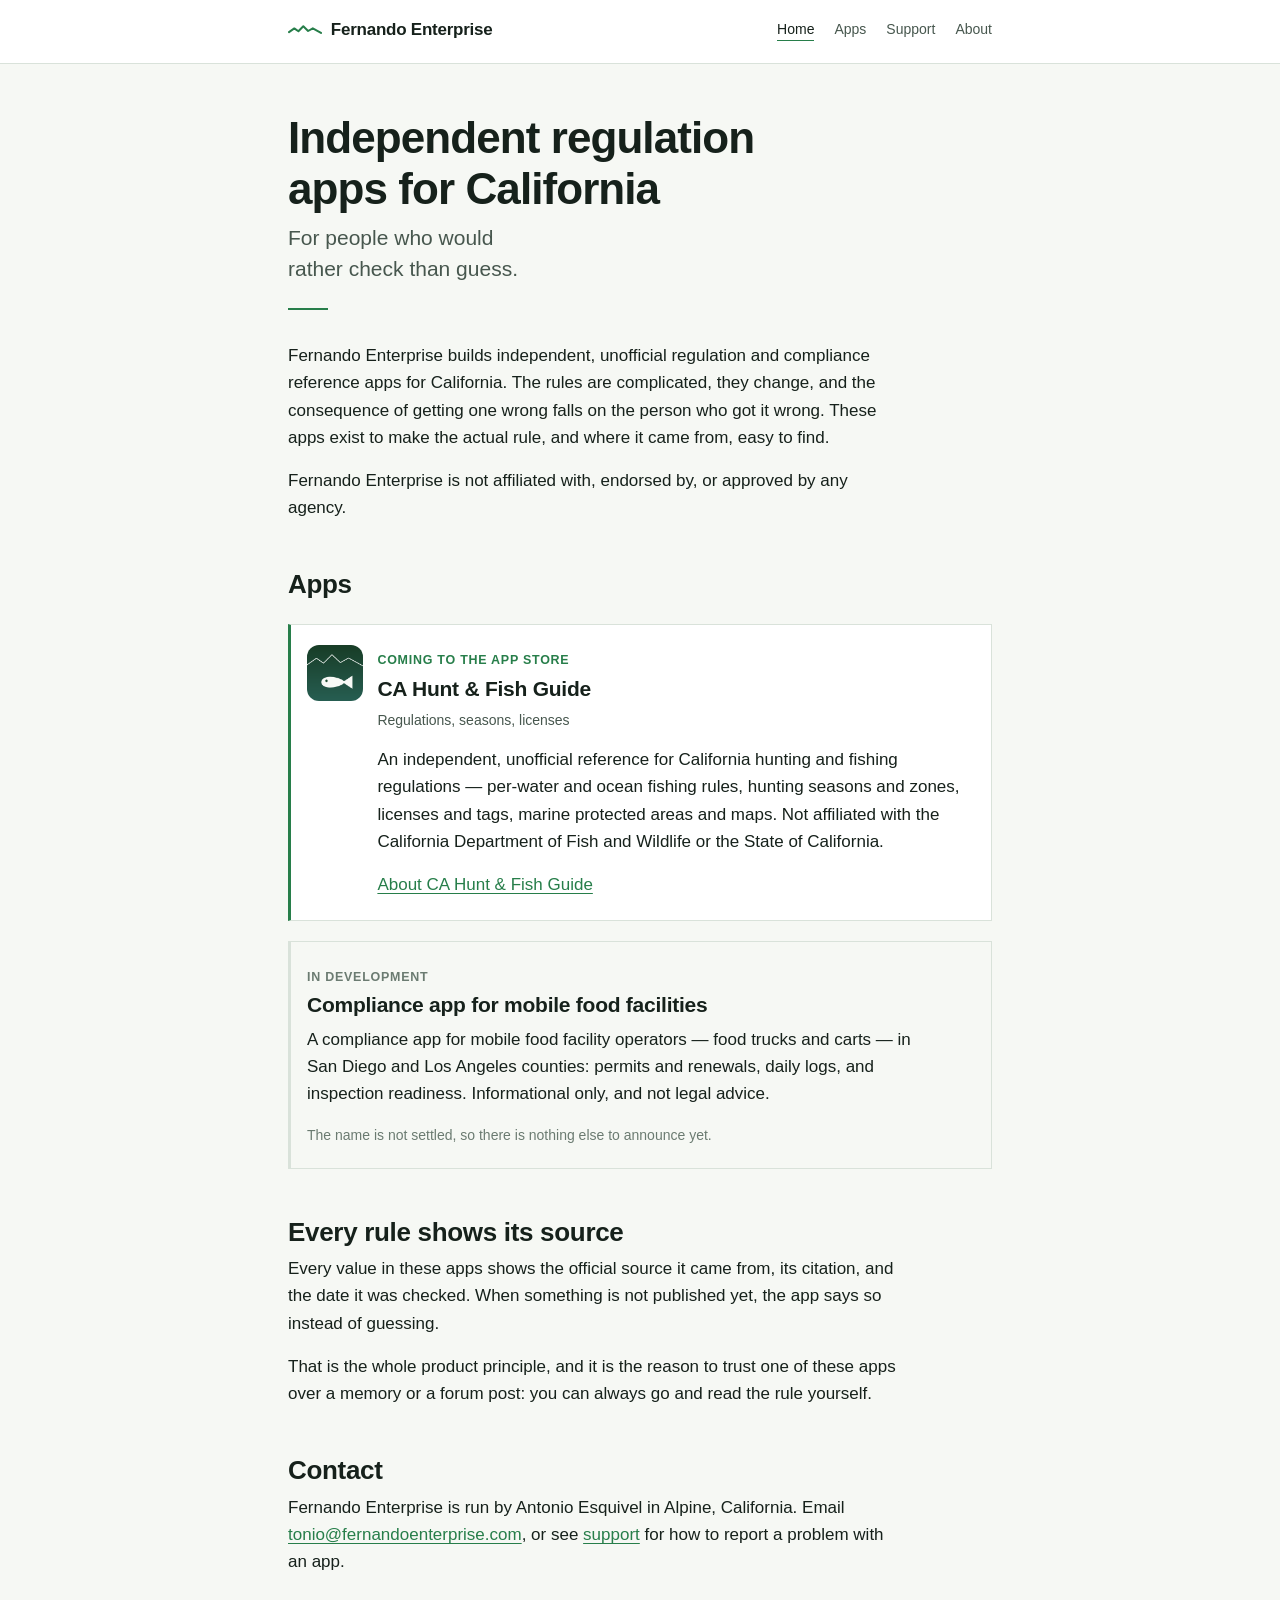
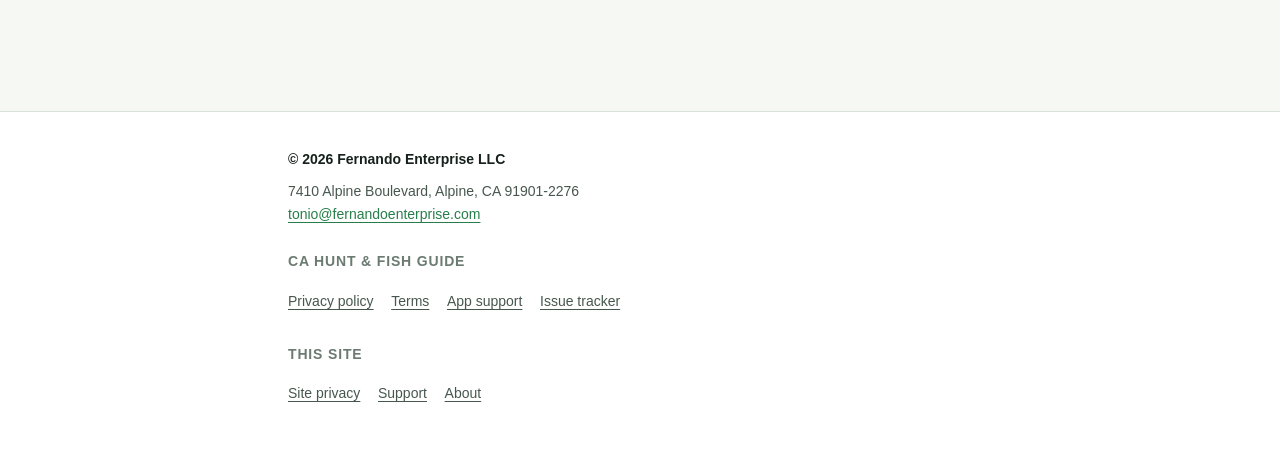
==== index.html @ da418710 "Initial site: Fernando Enterprise company website Five static pages, one stylesheet, no JavaScript, " ====
<!DOCTYPE html>
<html lang="en">
<head>
<meta charset="utf-8">
<meta name="viewport" content="width=device-width, initial-scale=1">
<title>Fernando Enterprise — California regulation reference apps</title>
<meta name="description" content="Fernando Enterprise builds independent, unofficial regulation and compliance reference apps for California. Every rule shows its official source, citation and check date.">
<link rel="icon" href="/assets/favicon.svg" type="image/svg+xml">
<link rel="icon" href="/assets/favicon-32.png" sizes="32x32" type="image/png">
<link rel="stylesheet" href="/assets/site.css">
</head>
<body>
<a class="skip" href="#main">Skip to content</a>

<header class="site-header">
  <div class="wrap">
    <a class="wordmark" href="/">
      <svg class="ridge" width="34" height="10" viewBox="-1 0 34 10" aria-hidden="true" focusable="false">
        <polyline points="0,7.1 5.3,3.4 9.4,6.3 14.3,1.3 19.1,6 23.8,3.3 32,7.9"/>
      </svg>
      Fernando Enterprise
    </a>
    <nav class="site-nav" aria-label="Main">
      <ul>
        <li><a href="/" aria-current="page">Home</a></li>
        <li><a href="/#apps">Apps</a></li>
        <li><a href="/support/">Support</a></li>
        <li><a href="/about/">About</a></li>
      </ul>
    </nav>
  </div>
</header>

<main id="main">
  <div class="wrap page">
    <h1>Independent regulation apps for California</h1>
    <p class="lede">For people who would rather check than guess.</p>
    <hr class="title-rule">

    <p>Fernando Enterprise builds independent, unofficial regulation and compliance
    reference apps for California. The rules are complicated, they change, and the
    consequence of getting one wrong falls on the person who got it wrong. These apps
    exist to make the actual rule, and where it came from, easy to find.</p>

    <p>Fernando Enterprise is not affiliated with, endorsed by, or approved by any agency.</p>

    <section class="section" id="apps" aria-labelledby="apps-h">
      <h2 id="apps-h">Apps</h2>

      <ul class="products">
        <li class="product">
          <div class="product-head">
            <img src="/assets/app-icon-192.png" width="56" height="56"
                 alt="CA Hunt &amp; Fish Guide app icon: a white fish beneath a ridge line on a green field.">
            <div class="product-body">
              <p class="status">Coming to the App Store</p>
              <h3>CA Hunt &amp; Fish Guide</h3>
              <p class="subtitle">Regulations, seasons, licenses</p>
              <p>An independent, unofficial reference for California hunting and fishing
              regulations — per-water and ocean fishing rules, hunting seasons and zones,
              licenses and tags, marine protected areas and maps. Not affiliated with the
              California Department of Fish and Wildlife or the State of California.</p>
              <p><a href="/apps/ca-hunt-fish-guide/">About CA Hunt &amp; Fish Guide</a></p>
            </div>
          </div>
        </li>

        <li class="product product--pending">
          <p class="status status--pending">In development</p>
          <h3>Compliance app for mobile food facilities</h3>
          <p>A compliance app for mobile food facility operators — food trucks and carts —
          in San Diego and Los Angeles counties: permits and renewals, daily logs, and
          inspection readiness. Informational only, and not legal advice.</p>
          <p class="note">The name is not settled, so there is nothing else to announce yet.</p>
        </li>
      </ul>
    </section>

    <section class="section" aria-labelledby="source-h">
      <h2 id="source-h">Every rule shows its source</h2>
      <p>Every value in these apps shows the official source it came from, its citation,
      and the date it was checked. When something is not published yet, the app says so
      instead of guessing.</p>
      <p>That is the whole product principle, and it is the reason to trust one of these
      apps over a memory or a forum post: you can always go and read the rule yourself.</p>
    </section>

    <section class="section" aria-labelledby="contact-h">
      <h2 id="contact-h">Contact</h2>
      <p>Fernando Enterprise is run by Antonio Esquivel in Alpine, California.
      Email <a href="mailto:tonio@fernandoenterprise.com">tonio@fernandoenterprise.com</a>,
      or see <a href="/support/">support</a> for how to report a problem with an app.</p>
    </section>
  </div>
</main>

<footer class="site-footer">
  <div class="wrap">
    <!-- CONFIRM-LLC: legal entity name below is the owner's intended name. Confirm the LLC
         filing before this site goes live; if it is not filed, change this to "Fernando Enterprise". -->
    <p class="legal">&copy; 2026 Fernando Enterprise LLC</p>
    <address>
      7410 Alpine Boulevard, Alpine, CA 91901-2276<br>
      <a href="mailto:tonio@fernandoenterprise.com">tonio@fernandoenterprise.com</a>
    </address>

    <div class="footer-group">
      <h2>CA Hunt &amp; Fish Guide</h2>
      <ul class="footer-links">
        <li><a href="https://fernando-enterprise-llc.github.io/ca-hunt-fish-releases/privacy.html">Privacy policy</a></li>
        <li><a href="https://fernando-enterprise-llc.github.io/ca-hunt-fish-releases/terms.html">Terms</a></li>
        <li><a href="https://fernando-enterprise-llc.github.io/ca-hunt-fish-releases/support.html">App support</a></li>
        <li><a href="https://github.com/Fernando-Enterprise-LLC/ca-hunt-fish-releases/issues">Issue tracker</a></li>
      </ul>
    </div>

    <div class="footer-group">
      <h2>This site</h2>
      <ul class="footer-links">
        <li><a href="/privacy/">Site privacy</a></li>
        <li><a href="/support/">Support</a></li>
        <li><a href="/about/">About</a></li>
      </ul>
    </div>
  </div>
</footer>
</body>
</html>
---- assets/site.css ----
/* Fernando Enterprise — one stylesheet, no external fonts, no third-party assets. */

/* ---- Tokens ------------------------------------------------------------- */

:root {
  color-scheme: light dark;

  /* Neutrals biased toward the brand green — no pure grey anywhere. */
  --bg:            #f6f8f4;
  --surface:       #ffffff;
  --ink:           #16211b;
  --ink-soft:      #47574e;
  --ink-faint:     #6b7b71;
  --rule:          #d9e2da;
  --rule-soft:     #e7ede6;

  --accent:        #277e4a;
  --accent-ink:    #1e6a3d;   /* link hover / pressed */
  --accent-wash:   #eef4ee;   /* the one tinted surface */

  --icon-top:      #1c3d2e;
  --icon-bottom:   #2f5e4c;

  /* Type scale — 1.25, with a fluid top step. */
  --step--1: 0.875rem;
  --step-0:  1.0625rem;
  --step-1:  1.3125rem;
  --step-2:  1.625rem;
  --step-3:  clamp(2rem, 1.35rem + 2.6vw, 2.75rem);

  --measure: 65ch;
  --gutter:  16px;
  --container: 46rem;

  --font: ui-sans-serif, -apple-system, BlinkMacSystemFont, "Segoe UI", Roboto,
          "Helvetica Neue", Arial, sans-serif;
}

@media (prefers-color-scheme: dark) {
  :root {
    --bg:          #0f1613;
    --surface:     #15201a;
    --ink:         #e7ede8;
    --ink-soft:    #b3c2b8;
    --ink-faint:   #8c9d92;
    --rule:        #26332c;
    --rule-soft:   #1e2a24;

    --accent:      #53ab7a;
    --accent-ink:  #74c194;
    --accent-wash: #16241d;
  }
}

/* ---- Reset-ish ---------------------------------------------------------- */

*, *::before, *::after { box-sizing: border-box; }

html { -webkit-text-size-adjust: 100%; }

body {
  margin: 0;
  background: var(--bg);
  color: var(--ink);
  font-family: var(--font);
  font-size: var(--step-0);
  line-height: 1.6;
  overflow-wrap: break-word;
}

img { max-width: 100%; height: auto; }

/* ---- Type --------------------------------------------------------------- */

h1, h2, h3 {
  text-wrap: balance;
  line-height: 1.18;
  letter-spacing: -0.012em;
  margin: 0 0 0.5rem;
  font-weight: 620;
}

h1 { font-size: var(--step-3); letter-spacing: -0.021em; }
h2 { font-size: var(--step-2); margin-top: 2.75rem; }
h3 { font-size: var(--step-1); margin-top: 1.75rem; }

p, ul, ol, dl { margin: 0 0 1rem; max-width: var(--measure); }

ul, ol { padding-left: 1.15rem; }
li { margin-bottom: 0.35rem; }
li::marker { color: var(--ink-faint); }

.lede {
  font-size: var(--step-1);
  line-height: 1.45;
  color: var(--ink-soft);
  max-width: 34ch;
  text-wrap: balance;
}

.note {
  font-size: var(--step--1);
  color: var(--ink-faint);
  max-width: var(--measure);
}

strong { font-weight: 640; }

a {
  color: var(--accent);
  text-decoration-thickness: 1px;
  text-underline-offset: 0.18em;
}
a:hover { color: var(--accent-ink); }

:focus-visible {
  outline: 2px solid var(--accent);
  outline-offset: 3px;
  border-radius: 2px;
}

/* ---- Skip link ---------------------------------------------------------- */

.skip {
  position: absolute;
  left: -9999px;
  top: 0;
}
.skip:focus {
  left: var(--gutter);
  top: 0.5rem;
  z-index: 10;
  padding: 0.5rem 0.75rem;
  background: var(--surface);
  color: var(--ink);
  border: 1px solid var(--accent);
  text-decoration: none;
}

/* ---- Shell -------------------------------------------------------------- */

.wrap {
  width: 100%;
  max-width: var(--container);
  margin-inline: auto;
  padding-inline: var(--gutter);
}

.site-header {
  border-bottom: 1px solid var(--rule);
  background: var(--surface);
}

.site-header .wrap {
  display: flex;
  flex-wrap: wrap;
  align-items: baseline;
  gap: 0.5rem 1.5rem;
  padding-block: 1rem;
}

.wordmark {
  display: inline-flex;
  align-items: center;
  gap: 0.55rem;
  font-size: var(--step-0);
  font-weight: 640;
  letter-spacing: -0.014em;
  color: var(--ink);
  text-decoration: none;
  margin-right: auto;
}
.wordmark:hover { color: var(--ink); }
.wordmark:hover .ridge { stroke: var(--accent-ink); }

/* The one decorative element on the site: the app icon's ridge line. */
.ridge {
  fill: none;
  stroke: var(--accent);
  stroke-width: 2;
  stroke-linejoin: round;
  stroke-linecap: round;
  flex: none;
}

.site-nav ul {
  display: flex;
  flex-wrap: wrap;
  gap: 0.25rem 1.25rem;
  list-style: none;
  margin: 0;
  padding: 0;
  font-size: var(--step--1);
}
.site-nav a {
  color: var(--ink-soft);
  text-decoration: none;
  padding-block: 0.15rem;
  border-bottom: 1px solid transparent;
}
.site-nav a:hover {
  color: var(--ink);
  border-bottom-color: var(--rule);
}
.site-nav a[aria-current="page"] {
  color: var(--ink);
  border-bottom-color: var(--accent);
}

main { display: block; }

.page {
  padding-block: 3rem 3.5rem;
}

.page > :first-child { margin-top: 0; }

/* The single accent rule, under the page title. */
.title-rule {
  border: 0;
  border-top: 2px solid var(--accent);
  width: 2.5rem;
  margin: 1.5rem 0 2rem;
}

/* ---- Sections ----------------------------------------------------------- */

.section { margin-top: 3rem; }
.section > h2 { margin-top: 0; }

.divider {
  border: 0;
  border-top: 1px solid var(--rule);
  margin: 3rem 0 0;
}

/* ---- Product cards ------------------------------------------------------ */

.products {
  list-style: none;
  padding: 0;
  margin: 1.5rem 0 0;
  max-width: none;
  display: grid;
  gap: 1.25rem;
}

.product {
  background: var(--surface);
  border: 1px solid var(--rule);
  border-left: 3px solid var(--accent);
  padding: 1.25rem var(--gutter) 1.35rem;
  margin: 0;
}
.product--pending {
  border-left-color: var(--rule);
  background: none;
}

.product h3 { margin-top: 0; }
.product > :last-child { margin-bottom: 0; }

.product-head {
  display: flex;
  align-items: flex-start;
  gap: 0.9rem;
}
.product-head img {
  width: 56px;
  height: 56px;
  border-radius: 12px;
  flex: none;
}

.status {
  display: inline-block;
  font-size: 0.78rem;
  letter-spacing: 0.06em;
  text-transform: uppercase;
  font-weight: 640;
  color: var(--accent);
  margin: 0 0 0.35rem;
}
.status--pending { color: var(--ink-faint); }

.subtitle {
  color: var(--ink-soft);
  font-size: var(--step--1);
  margin: 0.15rem 0 0.9rem;
}

.product-body { min-width: 0; }
.product-body > :first-child { margin-top: 0; }
.product-body > :last-child { margin-bottom: 0; }

/* ---- Product page bits -------------------------------------------------- */

.hero {
  display: flex;
  align-items: flex-start;
  gap: 1.25rem;
  flex-wrap: wrap;
}
.hero img {
  width: 96px;
  height: 96px;
  border-radius: 20px;
  flex: none;
}
.hero-text { min-width: min(100%, 18rem); flex: 1 1 22rem; }
.hero-text > :first-child { margin-top: 0; }

.callout {
  background: var(--accent-wash);
  border: 1px solid var(--rule);
  border-left: 3px solid var(--accent);
  padding: 1rem var(--gutter);
  margin: 2rem 0;
  max-width: var(--measure);
}
.callout > :first-child { margin-top: 0; }
.callout > :last-child { margin-bottom: 0; }

.tiers {
  margin: 1.5rem 0 0;
  max-width: var(--measure);
}
.tiers dt {
  font-weight: 640;
  margin-top: 1.25rem;
  border-top: 1px solid var(--rule);
  padding-top: 1rem;
}
.tiers dt:first-child { border-top: 0; padding-top: 0; margin-top: 0; }
.tiers dd { margin: 0.4rem 0 0; }

.price {
  font-size: var(--step--1);
  color: var(--ink-soft);
  margin-top: 0.35rem;
}

.linklist {
  list-style: none;
  padding: 0;
  margin: 1.25rem 0 0;
  max-width: var(--measure);
}
.linklist li {
  border-top: 1px solid var(--rule);
  padding-block: 0.7rem;
  margin: 0;
}
.linklist li:last-child { border-bottom: 1px solid var(--rule); }
.linklist a { font-weight: 560; }
.linklist span {
  display: block;
  font-size: var(--step--1);
  color: var(--ink-faint);
}

/* ---- Footer ------------------------------------------------------------- */

.site-footer {
  border-top: 1px solid var(--rule);
  background: var(--surface);
  padding-block: 2.25rem 3rem;
  font-size: var(--step--1);
  color: var(--ink-soft);
  margin-top: 4rem;
}

.site-footer p { margin: 0 0 0.6rem; max-width: var(--measure); }

.site-footer .legal {
  color: var(--ink);
  font-weight: 600;
}

.footer-links {
  list-style: none;
  display: flex;
  flex-wrap: wrap;
  gap: 0.25rem 1.1rem;
  padding: 0;
  margin: 1.25rem 0 0;
}
.footer-links a { color: var(--ink-soft); }
.footer-links a:hover { color: var(--accent); }

.footer-group { margin-top: 1.75rem; }
.footer-group h2 {
  font-size: var(--step--1);
  font-weight: 640;
  color: var(--ink-faint);
  letter-spacing: 0.06em;
  text-transform: uppercase;
  margin: 0 0 0.5rem;
}

address { font-style: normal; }
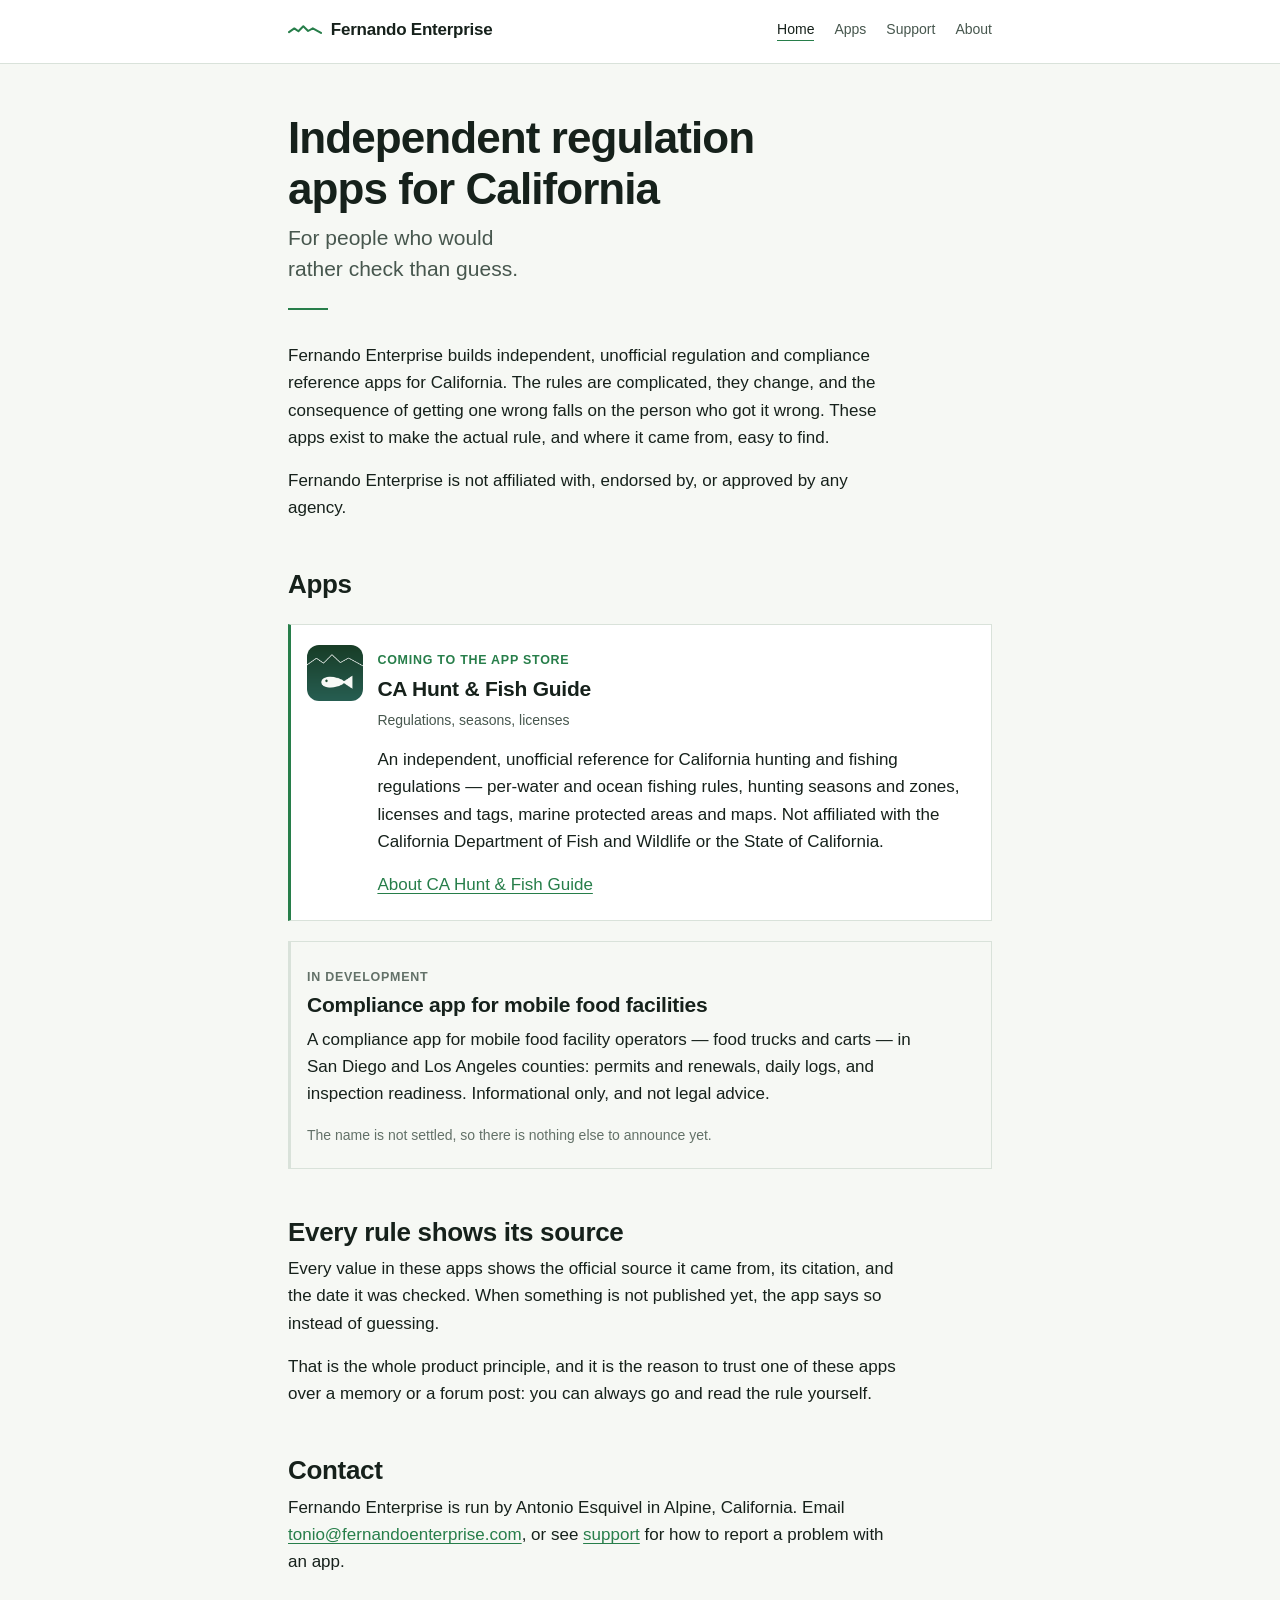
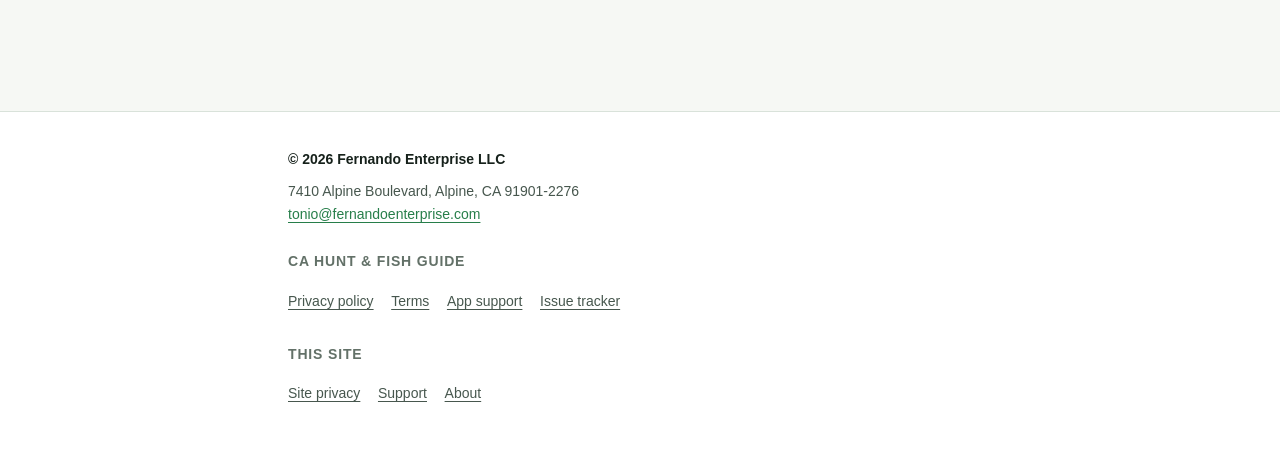
==== commit 0b43c12d: "Remove the CONFIRM-LLC comments (multi-line form); ignore the local preview config Co-Authored-By: C" ====
--- a/index.html
+++ b/index.html
@@ -96,8 +96,6 @@
 
 <footer class="site-footer">
   <div class="wrap">
-    <!-- CONFIRM-LLC: legal entity name below is the owner's intended name. Confirm the LLC
-         filing before this site goes live; if it is not filed, change this to "Fernando Enterprise". -->
     <p class="legal">&copy; 2026 Fernando Enterprise LLC</p>
     <address>
       7410 Alpine Boulevard, Alpine, CA 91901-2276<br>
--- a/assets/site.css
+++ b/assets/site.css
@@ -10,7 +10,7 @@
   --surface:       #ffffff;
   --ink:           #16211b;
   --ink-soft:      #47574e;
-  --ink-faint:     #6b7b71;
+  --ink-faint: #637168;
   --rule:          #d9e2da;
   --rule-soft:     #e7ede6;
 
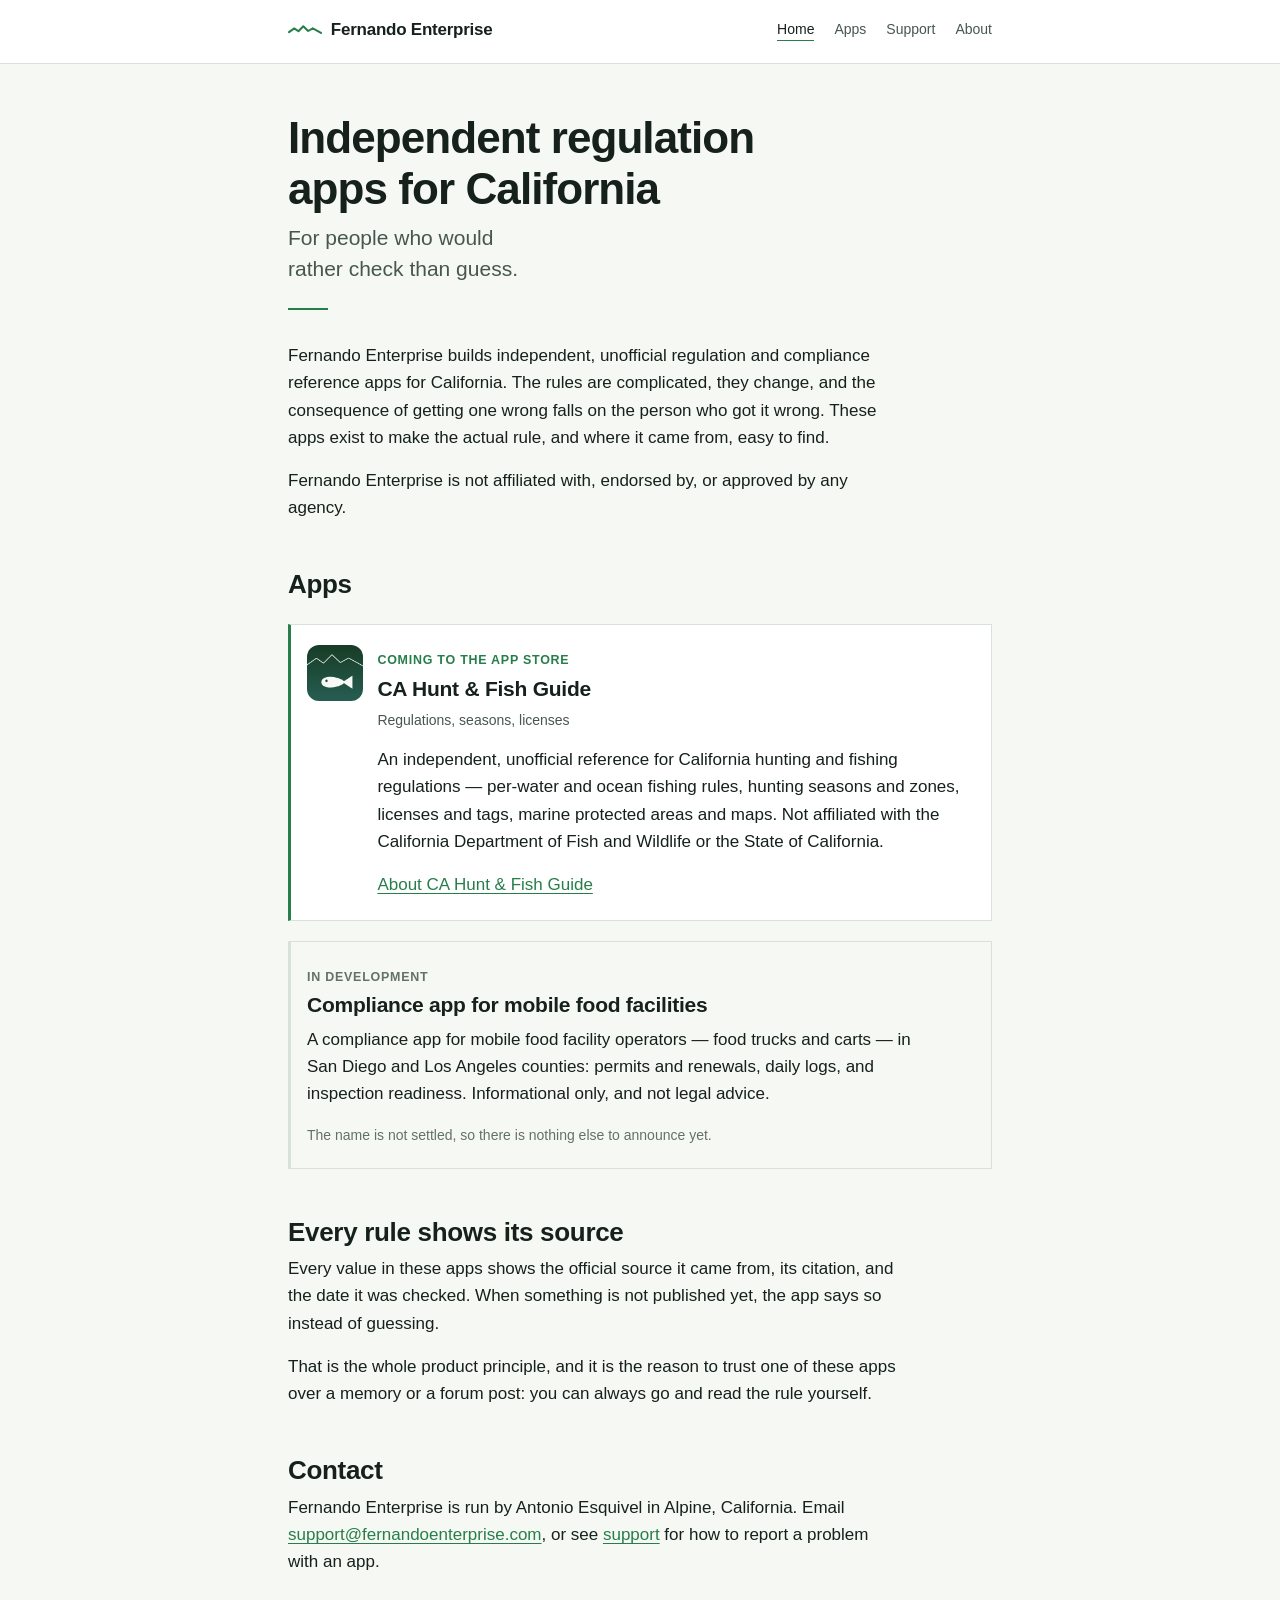
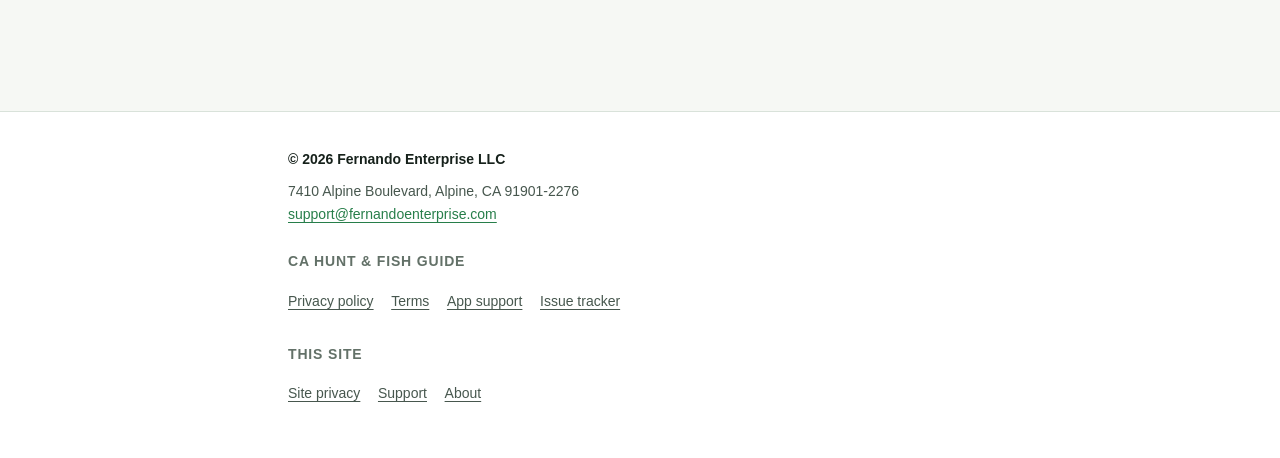
==== commit a623f3e9: "Contact address: support@fernandoenterprise.com (alias created by the owner 2026-09-17) Co-Authored-" ====
--- a/index.html
+++ b/index.html
@@ -88,7 +88,7 @@
     <section class="section" aria-labelledby="contact-h">
       <h2 id="contact-h">Contact</h2>
       <p>Fernando Enterprise is run by Antonio Esquivel in Alpine, California.
-      Email <a href="mailto:tonio@fernandoenterprise.com">tonio@fernandoenterprise.com</a>,
+      Email <a href="mailto:support@fernandoenterprise.com">support@fernandoenterprise.com</a>,
       or see <a href="/support/">support</a> for how to report a problem with an app.</p>
     </section>
   </div>
@@ -99,7 +99,7 @@
     <p class="legal">&copy; 2026 Fernando Enterprise LLC</p>
     <address>
       7410 Alpine Boulevard, Alpine, CA 91901-2276<br>
-      <a href="mailto:tonio@fernandoenterprise.com">tonio@fernandoenterprise.com</a>
+      <a href="mailto:support@fernandoenterprise.com">support@fernandoenterprise.com</a>
     </address>
 
     <div class="footer-group">
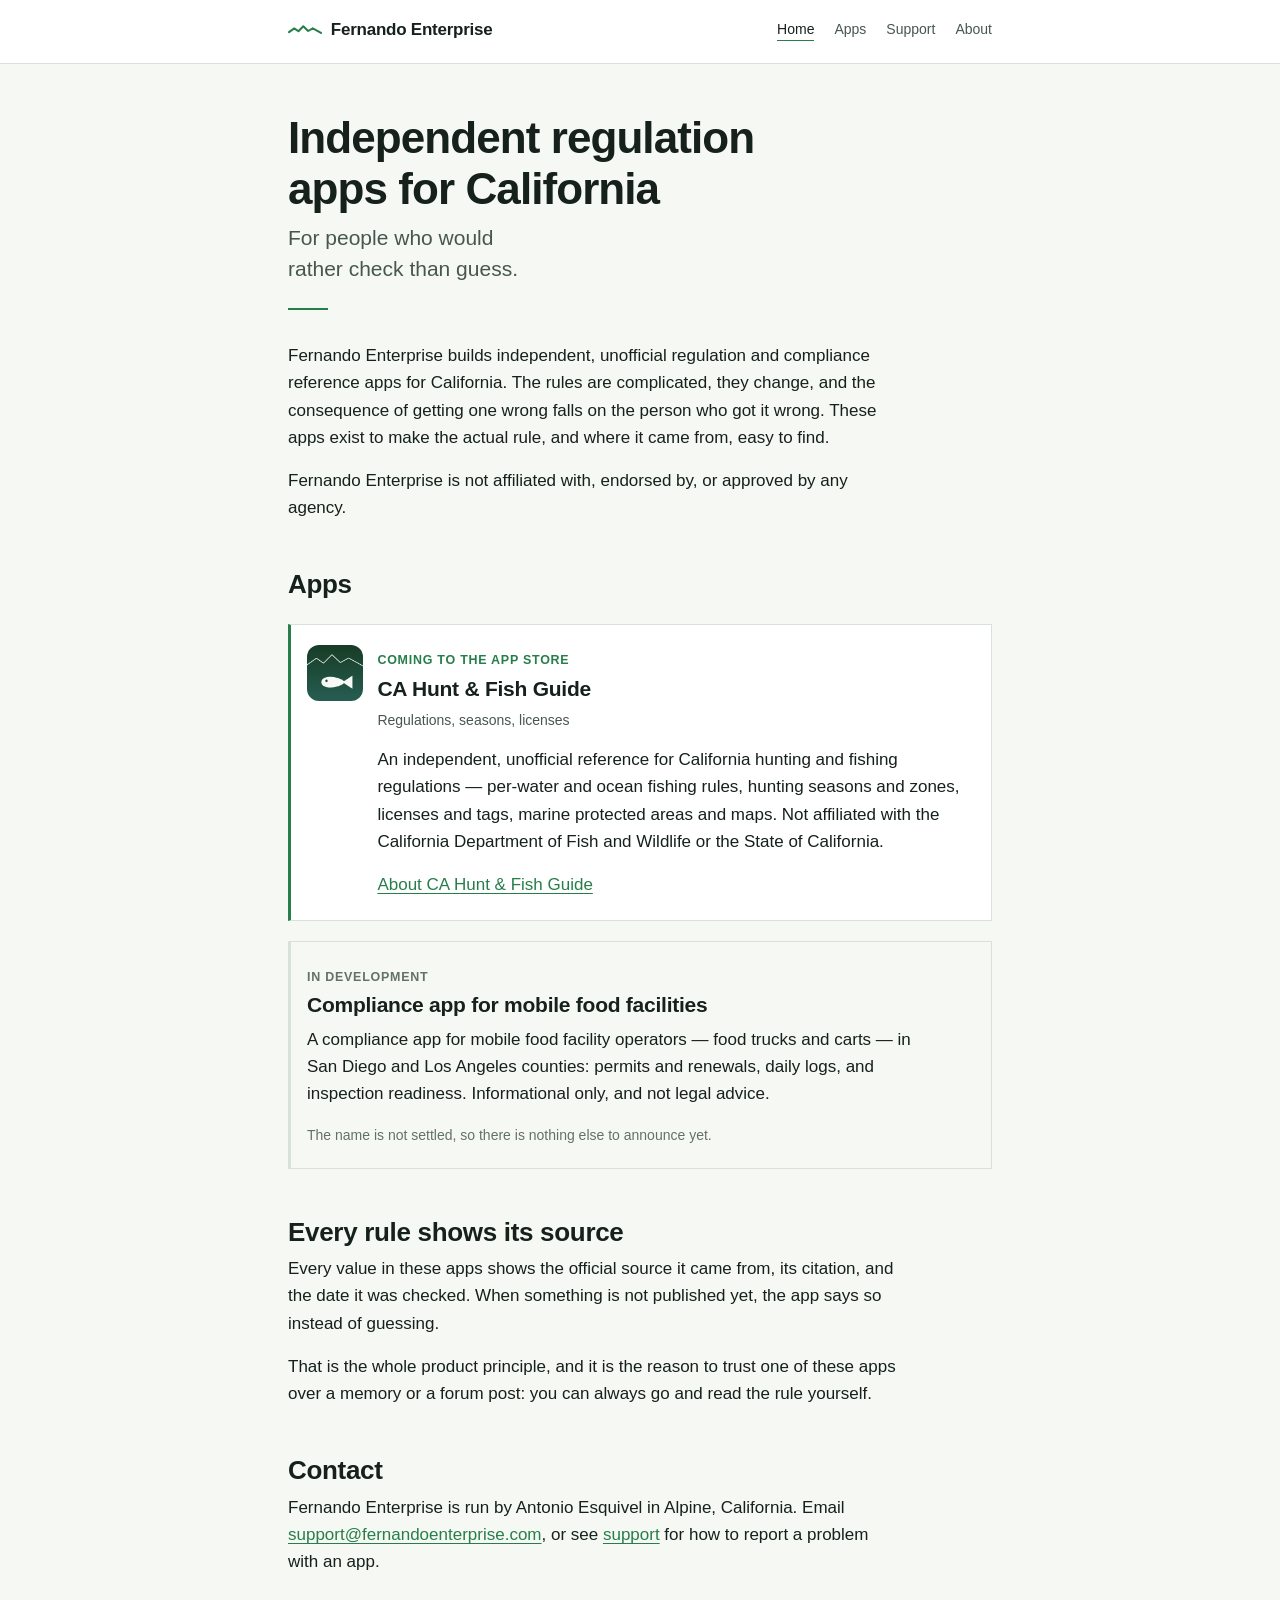
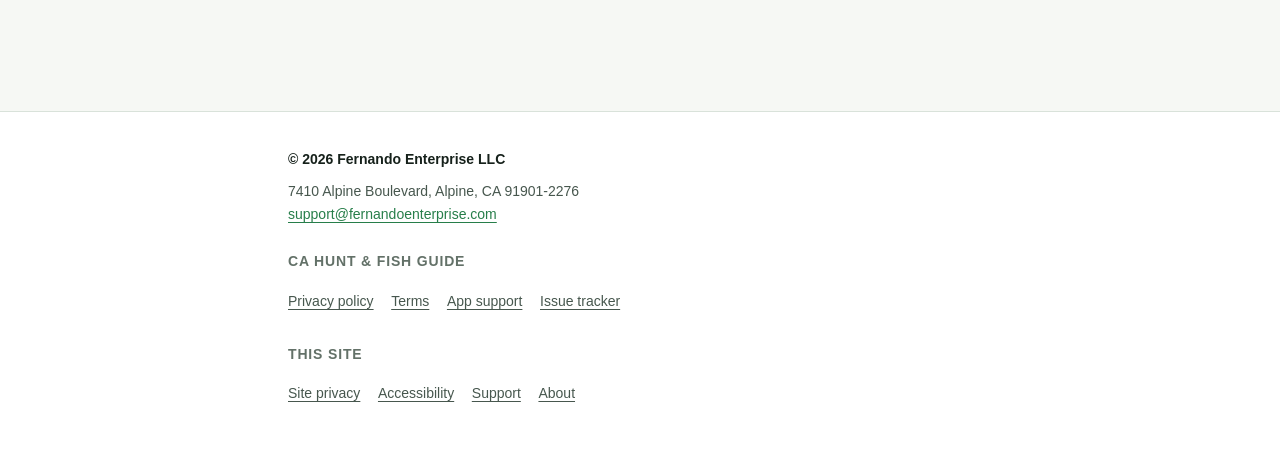
==== commit 92188c9e: "Accessibility statement page, linked from every footer and the sitemap Commits the site to WCAG 2.1 " ====
--- a/index.html
+++ b/index.html
@@ -116,6 +116,7 @@
       <h2>This site</h2>
       <ul class="footer-links">
         <li><a href="/privacy/">Site privacy</a></li>
+        <li><a href="/accessibility/">Accessibility</a></li>
         <li><a href="/support/">Support</a></li>
         <li><a href="/about/">About</a></li>
       </ul>
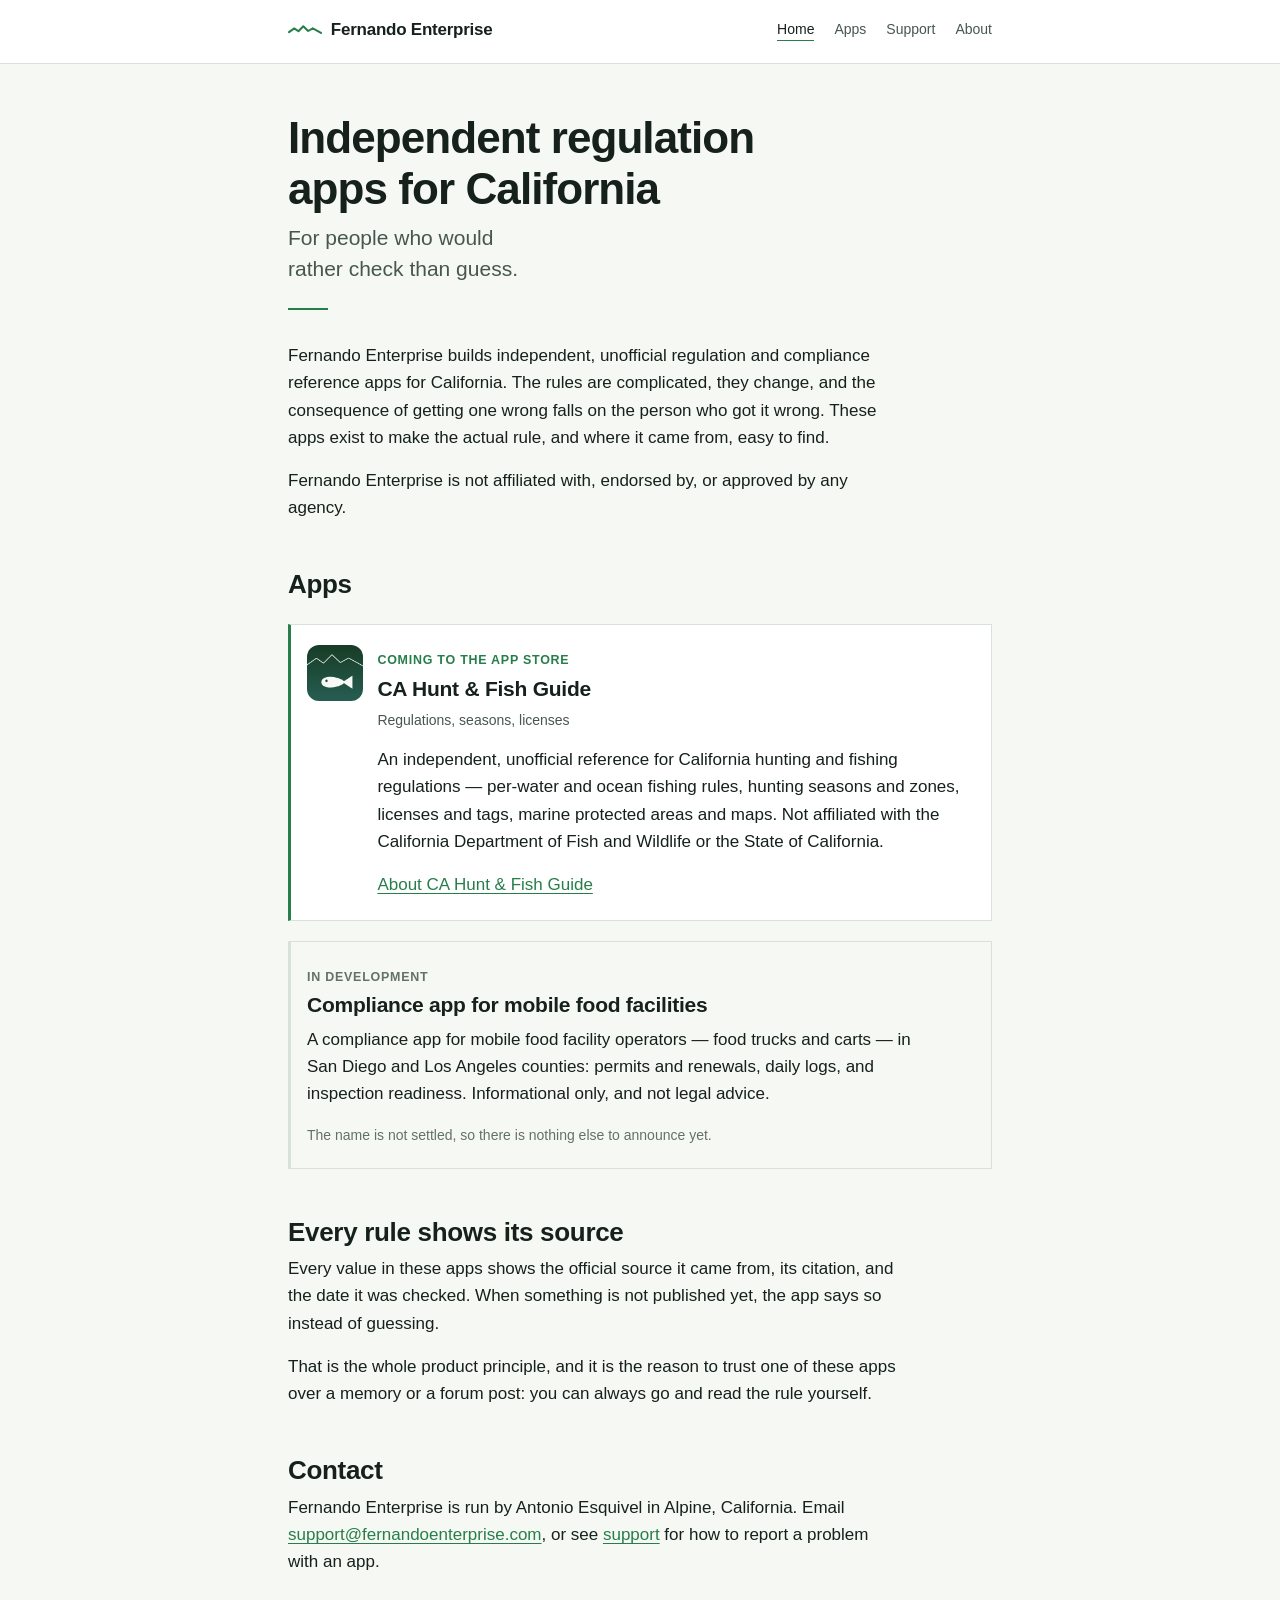
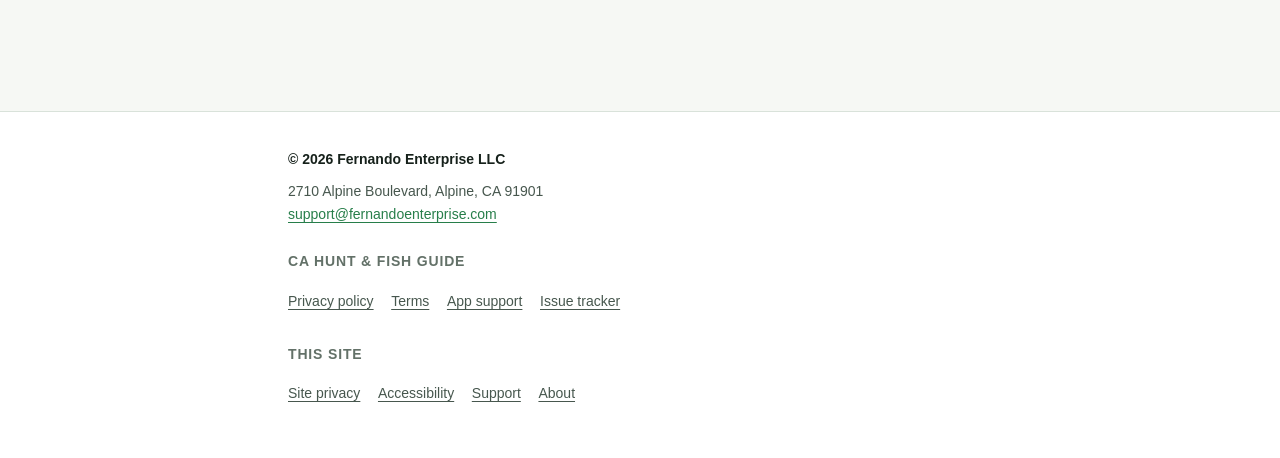
==== commit 913b352e: "Public address: 2710 Alpine Boulevard on every page (owner's word 2026-10-05; matches Terms 2.7) Co-" ====
--- a/index.html
+++ b/index.html
@@ -98,7 +98,7 @@
   <div class="wrap">
     <p class="legal">&copy; 2026 Fernando Enterprise LLC</p>
     <address>
-      7410 Alpine Boulevard, Alpine, CA 91901-2276<br>
+      2710 Alpine Boulevard, Alpine, CA 91901<br>
       <a href="mailto:support@fernandoenterprise.com">support@fernandoenterprise.com</a>
     </address>
 
